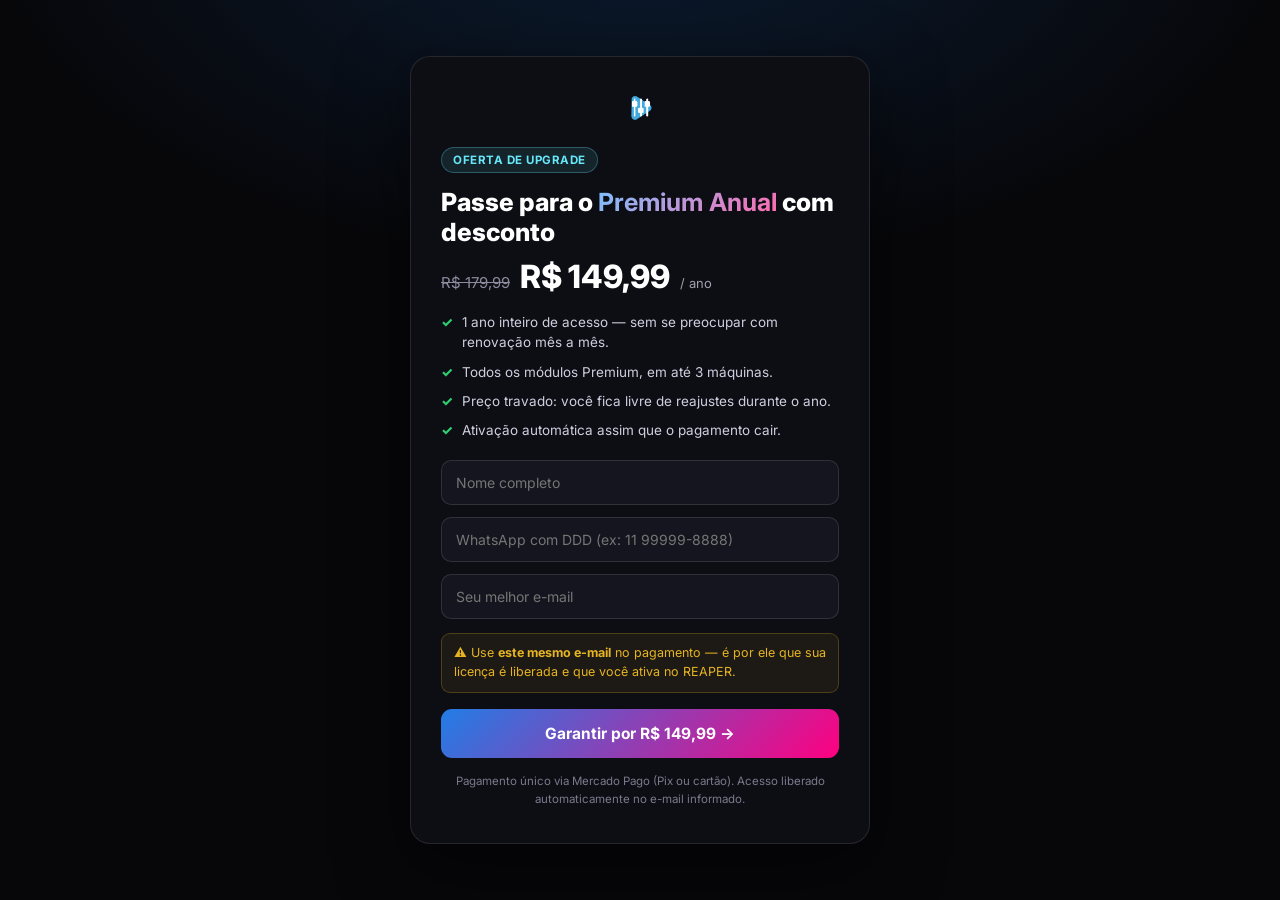
==== promoanual/index.html @ bd3126f4 "Add hidden /promoanual upgrade page (Premium Anual R$149,99 via checkout) Co-Authored-By: Claude Opu" ====
<!doctype html>
<html lang="pt-BR">
<head>
<meta charset="utf-8" />
<meta name="viewport" content="width=device-width, initial-scale=1" />
<title>Oferta — Premium Anual por R$ 149,99 | Automate Pro</title>
<meta name="robots" content="noindex, nofollow" />
<link rel="icon" href="/logo.png" />
<link rel="preconnect" href="https://fonts.googleapis.com" />
<link rel="preconnect" href="https://fonts.gstatic.com" crossorigin />
<link href="https://fonts.googleapis.com/css2?family=Inter:wght@400;500;600;700;800&display=swap" rel="stylesheet" />
<style>
  * { box-sizing: border-box; margin: 0; padding: 0; }
  html, body { min-height: 100%; }
  body {
    font-family: 'Inter', system-ui, sans-serif;
    background: radial-gradient(1100px 600px at 50% -10%, rgba(33,125,230,.18), transparent 60%), #07070a;
    color: #fff;
    display: flex; align-items: center; justify-content: center;
    padding: 28px 18px;
    min-height: 100vh;
  }
  .card {
    width: 100%; max-width: 460px;
    background: #0d0d14;
    border: 1px solid rgba(255,255,255,.1);
    border-radius: 20px;
    padding: 34px 30px;
    box-shadow: 0 24px 70px rgba(0,0,0,.55);
  }
  .logo { display:block; height: 34px; margin: 0 auto 22px; }
  .badge {
    display:inline-block; font-size: 11.5px; font-weight: 700; letter-spacing: .5px;
    color:#67e8f9; background: rgba(103,232,249,.1); border:1px solid rgba(103,232,249,.28);
    padding: 5px 11px; border-radius: 999px; margin-bottom: 14px;
  }
  h1 { font-size: 25px; font-weight: 800; line-height: 1.2; margin-bottom: 10px; }
  h1 b { background: linear-gradient(135deg,#7cc0ff,#ff6bb0); -webkit-background-clip:text; background-clip:text; -webkit-text-fill-color:transparent; }
  .preco { display:flex; align-items:baseline; gap:10px; margin: 6px 0 16px; }
  .preco .de { color:#8b8b9e; text-decoration: line-through; font-size: 15px; }
  .preco .por { font-size: 32px; font-weight: 800; }
  .preco .ano { color:#a0a0b0; font-size: 13px; }
  ul { list-style:none; margin: 0 0 20px; display:flex; flex-direction:column; gap:9px; }
  li { font-size: 13.5px; color:#cfcfe0; display:flex; gap:9px; align-items:flex-start; line-height:1.5; }
  li::before { content:"✓"; color:#2ECF71; font-weight:800; flex-shrink:0; }
  input {
    width:100%; box-sizing:border-box; margin-bottom:12px; padding:13px 14px;
    background:#15151f; border:1px solid rgba(255,255,255,.12); border-radius:10px;
    color:#fff; font-size:14px; font-family:inherit;
  }
  input:focus { outline:none; border-color: rgba(103,232,249,.55); }
  .aviso {
    margin:2px 0 16px; font-size:12.5px; color:#E6B422; line-height:1.5;
    background:rgba(230,180,34,.08); border:1px solid rgba(230,180,34,.25);
    border-radius:9px; padding:10px 12px;
  }
  #err { display:none; margin:0 0 12px; font-size:12.5px; color:#ff8585;
    background:rgba(255,107,107,.08); border:1px solid rgba(255,107,107,.32);
    border-radius:9px; padding:9px 12px; line-height:1.45; }
  button {
    width:100%; padding:15px; border:none; border-radius:11px;
    background:linear-gradient(135deg,#217DE6,#FF0080); color:#fff;
    font-size:15.5px; font-weight:700; cursor:pointer; font-family:inherit;
  }
  button:disabled { opacity:.7; cursor:default; }
  .rodape { margin-top:14px; font-size:11.5px; color:#7a7a8c; text-align:center; line-height:1.6; }
</style>
</head>
<body>
  <div class="card">
    <img src="/logo.png" alt="Automate Pro" class="logo" />
    <span class="badge">OFERTA DE UPGRADE</span>
    <h1>Passe para o <b>Premium Anual</b> com desconto</h1>
    <div class="preco">
      <span class="de">R$ 179,99</span>
      <span class="por">R$ 149,99</span>
      <span class="ano">/ ano</span>
    </div>
    <ul>
      <li>1 ano inteiro de acesso — sem se preocupar com renovação mês a mês.</li>
      <li>Todos os módulos Premium, em até 3 máquinas.</li>
      <li>Preço travado: você fica livre de reajustes durante o ano.</li>
      <li>Ativação automática assim que o pagamento cair.</li>
    </ul>

    <form id="form" novalidate>
      <input id="nome" type="text" required autocomplete="name" placeholder="Nome completo" />
      <input id="tel" type="tel" required autocomplete="tel" placeholder="WhatsApp com DDD (ex: 11 99999-8888)" />
      <input id="email" type="email" required autocomplete="email" placeholder="Seu melhor e-mail" />
      <p class="aviso">⚠️ Use <b>este mesmo e-mail</b> no pagamento — é por ele que sua licença é liberada e que você ativa no REAPER.</p>
      <div id="err"></div>
      <button id="btn" type="submit">Garantir por R$ 149,99 →</button>
    </form>
    <p class="rodape">Pagamento único via Mercado Pago (Pix ou cartão). Acesso liberado automaticamente no e-mail informado.</p>
  </div>

<script>
(function(){
  var CHECKOUT = "https://assistente.reaperautomate.com/api/checkout";
  var PLANO = "Premium Anual Promo";          // o webhook traduz pra "Premium Anual" (1 ano, 3 máq.)
  var FALLBACK = "https://mpago.la/2jAddfL";   // link estático da promo, se a API travar
  var form=document.getElementById('form'), btn=document.getElementById('btn'), elErr=document.getElementById('err');
  var elNome=document.getElementById('nome'), elTel=document.getElementById('tel'), elEmail=document.getElementById('email');
  function erro(msg, campo){ elErr.textContent=msg; elErr.style.display='block'; if(campo){ campo.focus(); campo.style.borderColor='rgba(255,107,107,.6)'; } }
  function limpaErro(){ elErr.style.display='none'; [elNome,elTel,elEmail].forEach(function(c){ c.style.borderColor='rgba(255,255,255,.12)'; }); }
  form.addEventListener('input', limpaErro);
  form.addEventListener('submit', function(e){
    e.preventDefault();
    limpaErro();
    var nome=elNome.value.trim().replace(/\s+/g,' ');
    var tel=elTel.value.replace(/\D/g,'');
    var email=elEmail.value.trim().toLowerCase();
    if(nome.length<3 || nome.split(' ').filter(Boolean).length<2){ return erro('Digite seu nome completo (nome e sobrenome).', elNome); }
    if(tel.length<10 || tel.length>13){ return erro('WhatsApp inválido — inclua o DDD. Ex: 11 99999-8888', elTel); }
    if(!/^[^\s@]+@[^\s@]+\.[^\s@]+$/.test(email)){ return erro('E-mail inválido — confira o @ e o domínio (ex: voce@gmail.com).', elEmail); }
    btn.disabled=true; btn.textContent='Indo pro pagamento…';
    var payload={ nome:nome, telefone:tel, email:email, plano:PLANO, tipo:'unico' };
    var done=false, go=function(url){ if(!done){ done=true; window.location.href=url; } };
    var fb=setTimeout(function(){ go(FALLBACK); }, 9000);
    fetch(CHECKOUT,{method:'POST',headers:{'Content-Type':'application/json'},body:JSON.stringify(payload)})
      .then(function(r){ return r.json(); })
      .then(function(d){ clearTimeout(fb); go(d && d.init_point ? d.init_point : FALLBACK); })
      .catch(function(){ clearTimeout(fb); go(FALLBACK); });
  });
})();
</script>
</body>
</html>
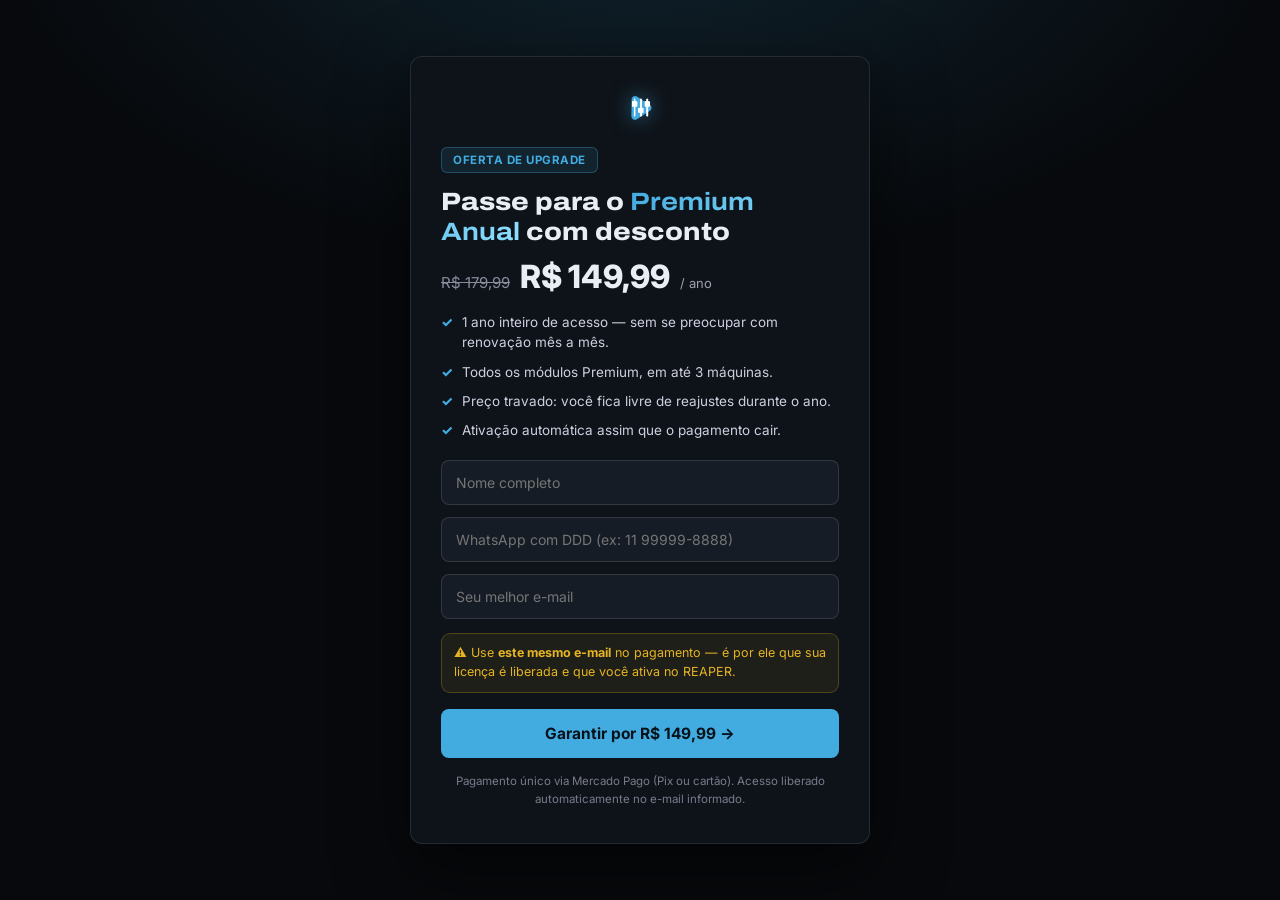
==== commit 1c7d348e: "Redesign completo (azul da logo, sem cara de IA) + versao 8.1 + bonus Nuvem nos planos - Design syst" ====
--- a/promoanual/index.html
+++ b/promoanual/index.html
@@ -8,47 +8,47 @@
 <link rel="icon" href="/logo.png" />
 <link rel="preconnect" href="https://fonts.googleapis.com" />
 <link rel="preconnect" href="https://fonts.gstatic.com" crossorigin />
-<link href="https://fonts.googleapis.com/css2?family=Inter:wght@400;500;600;700;800&display=swap" rel="stylesheet" />
+<link href="https://fonts.googleapis.com/css2?family=Archivo:ital,wdth,wght@0,62..125,400..900&family=Inter:wght@400;500;600;700;800&display=swap" rel="stylesheet" />
 <style>
   * { box-sizing: border-box; margin: 0; padding: 0; }
   html, body { min-height: 100%; }
   body {
     font-family: 'Inter', system-ui, sans-serif;
-    background: radial-gradient(1100px 600px at 50% -10%, rgba(33,125,230,.18), transparent 60%), #07070a;
-    color: #fff;
+    background: radial-gradient(1100px 600px at 50% -10%, rgba(66,171,223,.16), transparent 60%), #07090C;
+    color: #E9EEF4;
     display: flex; align-items: center; justify-content: center;
     padding: 28px 18px;
     min-height: 100vh;
   }
   .card {
     width: 100%; max-width: 460px;
-    background: #0d0d14;
-    border: 1px solid rgba(255,255,255,.1);
-    border-radius: 20px;
+    background: #0E1319;
+    border: 1px solid rgba(160,200,235,.14);
+    border-radius: 12px;
     padding: 34px 30px;
     box-shadow: 0 24px 70px rgba(0,0,0,.55);
   }
-  .logo { display:block; height: 34px; margin: 0 auto 22px; }
+  .logo { display:block; height: 34px; margin: 0 auto 22px; filter: drop-shadow(0 0 10px rgba(66,171,223,.5)); }
   .badge {
     display:inline-block; font-size: 11.5px; font-weight: 700; letter-spacing: .5px;
-    color:#67e8f9; background: rgba(103,232,249,.1); border:1px solid rgba(103,232,249,.28);
-    padding: 5px 11px; border-radius: 999px; margin-bottom: 14px;
+    color:#42ABDF; background: rgba(66,171,223,.1); border:1px solid rgba(66,171,223,.32);
+    padding: 5px 11px; border-radius: 6px; margin-bottom: 14px;
   }
-  h1 { font-size: 25px; font-weight: 800; line-height: 1.2; margin-bottom: 10px; }
-  h1 b { background: linear-gradient(135deg,#7cc0ff,#ff6bb0); -webkit-background-clip:text; background-clip:text; -webkit-text-fill-color:transparent; }
+  h1 { font-family:'Archivo','Inter',sans-serif; font-stretch:114%; font-size: 25px; font-weight: 800; line-height: 1.2; margin-bottom: 10px; }
+  h1 b { background: linear-gradient(115deg,#42ABDF,#8FE0FF); -webkit-background-clip:text; background-clip:text; -webkit-text-fill-color:transparent; }
   .preco { display:flex; align-items:baseline; gap:10px; margin: 6px 0 16px; }
   .preco .de { color:#8b8b9e; text-decoration: line-through; font-size: 15px; }
   .preco .por { font-size: 32px; font-weight: 800; }
   .preco .ano { color:#a0a0b0; font-size: 13px; }
   ul { list-style:none; margin: 0 0 20px; display:flex; flex-direction:column; gap:9px; }
   li { font-size: 13.5px; color:#cfcfe0; display:flex; gap:9px; align-items:flex-start; line-height:1.5; }
-  li::before { content:"✓"; color:#2ECF71; font-weight:800; flex-shrink:0; }
+  li::before { content:"✓"; color:#42ABDF; font-weight:800; flex-shrink:0; }
   input {
     width:100%; box-sizing:border-box; margin-bottom:12px; padding:13px 14px;
-    background:#15151f; border:1px solid rgba(255,255,255,.12); border-radius:10px;
-    color:#fff; font-size:14px; font-family:inherit;
+    background:#151C25; border:1px solid rgba(255,255,255,.12); border-radius:8px;
+    color:#E9EEF4; font-size:14px; font-family:inherit;
   }
-  input:focus { outline:none; border-color: rgba(103,232,249,.55); }
+  input:focus { outline:none; border-color: rgba(66,171,223,.6); }
   .aviso {
     margin:2px 0 16px; font-size:12.5px; color:#E6B422; line-height:1.5;
     background:rgba(230,180,34,.08); border:1px solid rgba(230,180,34,.25);
@@ -58,8 +58,8 @@
     background:rgba(255,107,107,.08); border:1px solid rgba(255,107,107,.32);
     border-radius:9px; padding:9px 12px; line-height:1.45; }
   button {
-    width:100%; padding:15px; border:none; border-radius:11px;
-    background:linear-gradient(135deg,#217DE6,#FF0080); color:#fff;
+    width:100%; padding:15px; border:none; border-radius:8px;
+    background:#42ABDF; color:#06121B;
     font-size:15.5px; font-weight:700; cursor:pointer; font-family:inherit;
   }
   button:disabled { opacity:.7; cursor:default; }
@@ -101,6 +101,13 @@
   var FALLBACK = "https://mpago.la/2jAddfL";   // link estático da promo, se a API travar
   var form=document.getElementById('form'), btn=document.getElementById('btn'), elErr=document.getElementById('err');
   var elNome=document.getElementById('nome'), elTel=document.getElementById('tel'), elEmail=document.getElementById('email');
+  // pré-preenche a partir do link do e-mail de oferta (?nome=&email=&tel=) pra reduzir fricção
+  try {
+    var qs = new URLSearchParams(location.search);
+    if (qs.get('nome'))  elNome.value  = qs.get('nome');
+    if (qs.get('email')) elEmail.value = qs.get('email');
+    if (qs.get('tel'))   elTel.value   = qs.get('tel');
+  } catch(e){}
   function erro(msg, campo){ elErr.textContent=msg; elErr.style.display='block'; if(campo){ campo.focus(); campo.style.borderColor='rgba(255,107,107,.6)'; } }
   function limpaErro(){ elErr.style.display='none'; [elNome,elTel,elEmail].forEach(function(c){ c.style.borderColor='rgba(255,255,255,.12)'; }); }
   form.addEventListener('input', limpaErro);
